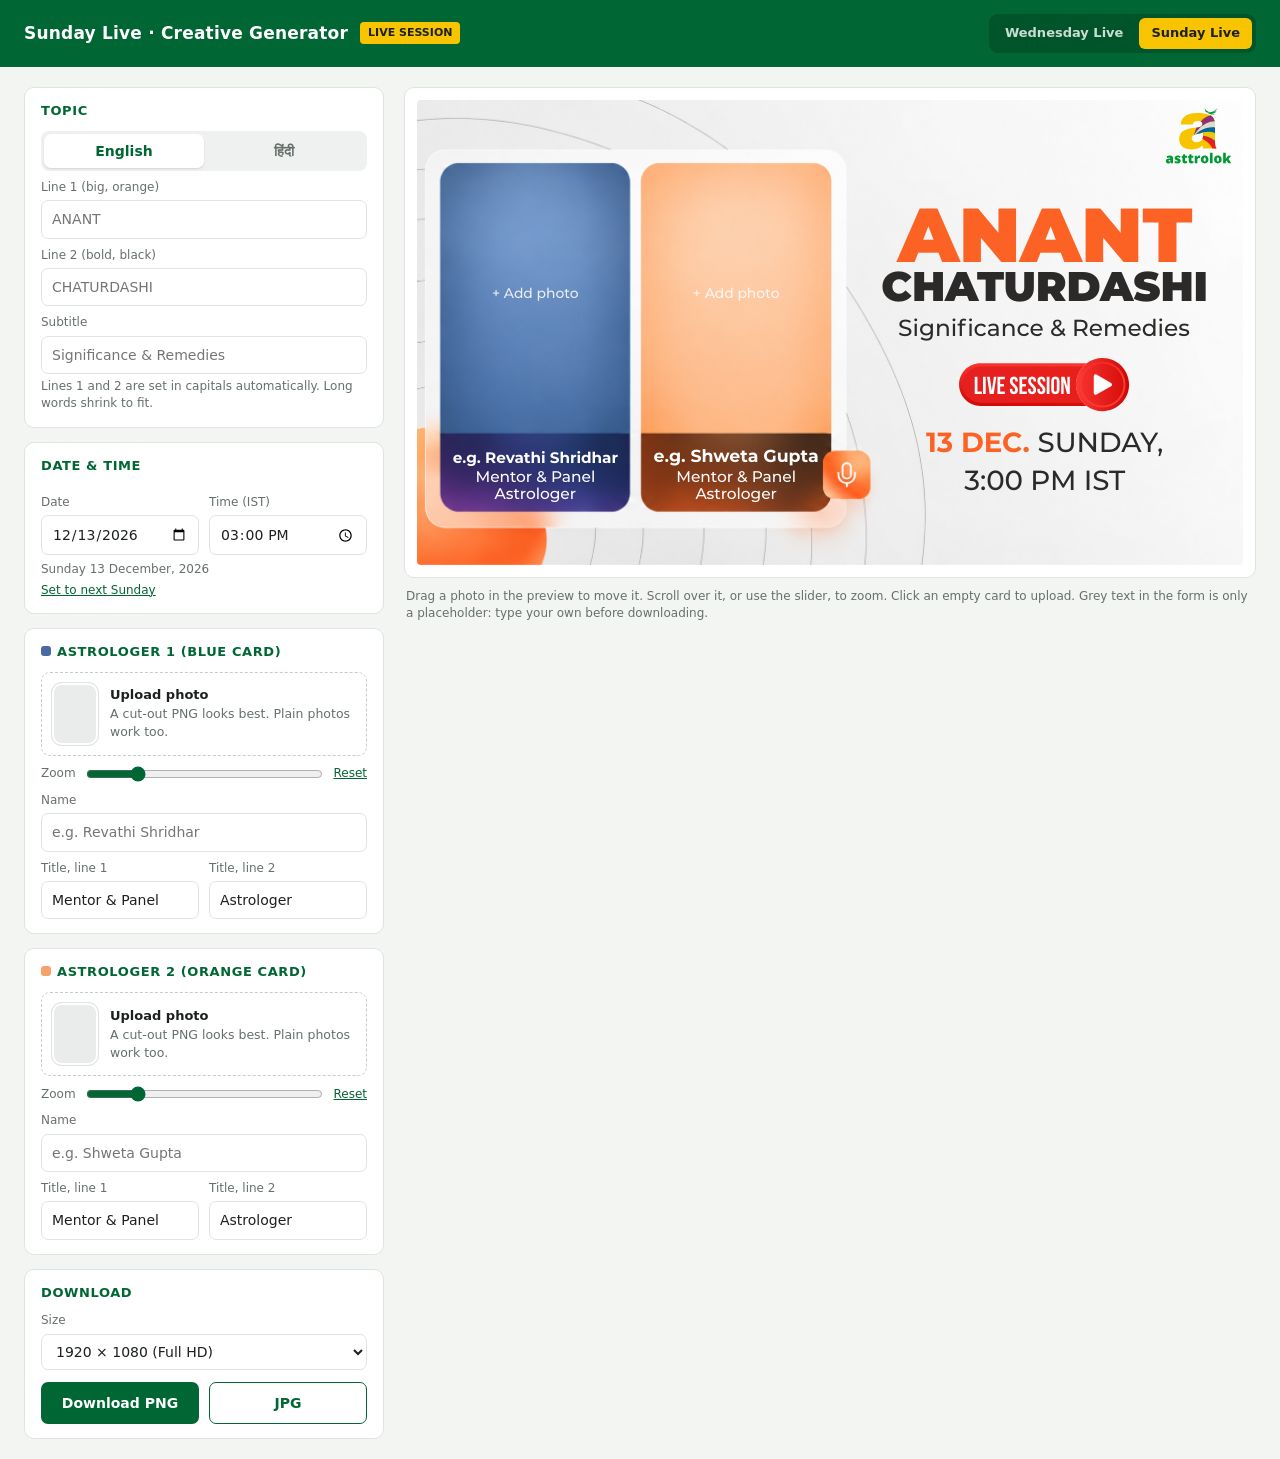
==== sunday/index.html @ 4c65f7b4 "Add Sunday Live generator with English/Hindi topic - New /sunday/ page from the Sunday Live CorelDRA" ====
<!doctype html>
<html lang="en">
<head>
<meta charset="utf-8">
<meta name="viewport" content="width=device-width, initial-scale=1">
<title>Sunday Live Generator</title>
<style>
  :root {
    --green: #006633; --green-2: #009933; --yellow: #F8C400;
    --ink: #1c211e; --muted: #66706a; --line: #dfe4e0; --bg: #f3f5f3; --card: #fff;
  }
  * { box-sizing: border-box; }
  body { margin: 0; background: var(--bg); color: var(--ink); font: 14px/1.45 "Sora", system-ui, sans-serif; }
  header { display: flex; align-items: center; gap: 12px; padding: 14px 24px; background: var(--green); color: #fff; }
  header h1 { font-size: 17px; margin: 0; font-weight: 700; letter-spacing: .2px; }
  header nav { margin-left: auto; display: flex; gap: 4px; background: rgba(0,0,0,.18); padding: 4px; border-radius: 9px; }
  header nav a { color: #fff; text-decoration: none; font-size: 13px; font-weight: 600; padding: 6px 12px; border-radius: 6px; opacity: .8; }
  header nav a:hover { opacity: 1; }
  header nav a.active { background: var(--yellow); color: var(--ink); opacity: 1; }
  @media (max-width: 640px) { header { flex-wrap: wrap; } header nav { margin-left: 0; } }
  header .tag { background: var(--yellow); color: var(--ink); font-weight: 700; font-size: 11px; padding: 3px 8px; border-radius: 4px; }
  main { display: grid; grid-template-columns: 360px 1fr; gap: 20px; padding: 20px 24px; align-items: start; }
  @media (max-width: 960px) { main { grid-template-columns: 1fr; } .preview { order: -1; } }

  .panel { display: flex; flex-direction: column; gap: 14px; }
  .card { background: var(--card); border: 1px solid var(--line); border-radius: 10px; padding: 14px 16px; }
  .card h2 { margin: 0 0 10px; font-size: 13px; text-transform: uppercase; letter-spacing: .6px; color: var(--green); }
  label { display: block; font-size: 12px; color: var(--muted); margin: 8px 0 4px; }
  input[type=text], input[type=date], input[type=time], select, textarea {
    width: 100%; padding: 8px 10px; border: 1px solid var(--line); border-radius: 7px; font: inherit; color: var(--ink); background: #fff;
  }
  input:focus, select:focus, textarea:focus { outline: 2px solid var(--green-2); outline-offset: -1px; border-color: transparent; }
  .row { display: grid; grid-template-columns: 1fr 1fr; gap: 10px; }
  .hint { font-size: 12px; color: var(--muted); margin-top: 6px; min-height: 17px; }
  .hint.warn { color: #b25e00; }

  .drop { display: flex; gap: 12px; align-items: center; border: 1.5px dashed #c5cdc7; border-radius: 9px; padding: 10px; cursor: pointer; transition: background .15s, border-color .15s; }
  .drop:hover, .drop.over { background: #eef7f1; border-color: var(--green-2); }
  .drop .thumb { width: 54px; height: 54px; border-radius: 50%; background: #e9ecea center/cover no-repeat; flex: none; border: 2px solid #fff; box-shadow: 0 0 0 1px var(--line); }
  .drop .txt { font-size: 12.5px; color: var(--muted); }
  .drop .txt b { color: var(--ink); display: block; font-size: 13px; }
  .zoom { display: flex; align-items: center; gap: 8px; margin-top: 8px; font-size: 12px; color: var(--muted); }
  .zoom input { flex: 1; accent-color: var(--green); }
  button { font: inherit; cursor: pointer; border-radius: 7px; }
  .link { background: none; border: 0; color: var(--green); padding: 0; font-size: 12px; text-decoration: underline; }
  .btns { display: flex; gap: 10px; margin-top: 12px; }
  .primary { flex: 1; background: var(--green); color: #fff; border: 0; padding: 11px; font-weight: 700; }
  .primary:hover { background: #00552a; }
  .secondary { flex: 1; background: #fff; color: var(--green); border: 1.5px solid var(--green); padding: 10px; font-weight: 700; }
  .secondary:hover { background: #eef7f1; }

  .preview { position: sticky; top: 20px; }
  .stage { background: #fff; border: 1px solid var(--line); border-radius: 10px; padding: 12px; }
  #art { display: block; width: 100%; height: auto; border-radius: 4px; user-select: none; touch-action: none; }
  #art .hit { fill: transparent; cursor: grab; }
  #art .hit.empty { cursor: pointer; }
  #art .hit:active { cursor: grabbing; }
  .tip { font-size: 12px; color: var(--muted); margin: 10px 2px 0; }
  .toast { position: fixed; bottom: 20px; left: 50%; transform: translateX(-50%); background: var(--ink); color: #fff; padding: 9px 16px; border-radius: 8px; font-size: 13px; opacity: 0; transition: opacity .2s; pointer-events: none; }
  .toast.show { opacity: 1; }

  .drop .thumb { border-radius: 10px; width: 46px; height: 62px; background-position: center top; }
  .card .swatch { display: inline-block; width: 10px; height: 10px; border-radius: 3px; margin-right: 6px; vertical-align: 0; }
  .note { font-size: 12px; color: var(--muted); margin: 4px 0 0; }
  .seg { display: grid; grid-template-columns: 1fr 1fr; background: #eef1ef; border-radius: 8px; padding: 3px; margin-bottom: 4px; }
  .seg button { border: 0; background: none; padding: 7px; font-weight: 600; color: var(--muted); }
  .seg button[aria-checked="true"] { background: #fff; color: var(--green); box-shadow: 0 1px 2px rgba(0,0,0,.12); }
  [lang="hi"] input, input[lang="hi"] { font-family: "Anek Devanagari", "Sora", sans-serif; font-size: 15px; }
</style>
</head>
<body>
<header><h1>Sunday Live · Creative Generator</h1><span class="tag">LIVE SESSION</span><nav><a href="../">Wednesday Live</a><a href="../sunday/" class=active>Sunday Live</a></nav></header>

<main>
  <section class="panel">
    <div class="card">
      <h2>Topic</h2>
      <div class="seg" role="radiogroup" aria-label="Topic language">
        <button type="button" role="radio" data-lang="en" aria-checked="true">English</button>
        <button type="button" role="radio" data-lang="hi" aria-checked="false" lang="hi">हिंदी</button>
      </div>
      <div data-lang-fields="en">
        <label for="t1">Line 1 (big, orange)</label><input type="text" id="t1" placeholder="ANANT" maxlength="24">
        <label for="t2">Line 2 (bold, black)</label><input type="text" id="t2" placeholder="CHATURDASHI" maxlength="30">
        <label for="t3">Subtitle</label><input type="text" id="t3" placeholder="Significance &amp; Remedies" maxlength="48">
        <p class="note">Lines 1 and 2 are set in capitals automatically. Long words shrink to fit.</p>
      </div>
      <div data-lang-fields="hi" hidden lang="hi">
        <label for="h1">Title (orange)</label><input type="text" id="h1" placeholder="मांगलिक दोष" maxlength="30">
        <label for="h2">Subtitle (black)</label><input type="text" id="h2" placeholder="मिथक, सत्य और शास्त्रीय दृष्टि" maxlength="60">
        <p class="note">Type in Hindi directly, or paste from Google Input Tools. Long lines shrink to fit.</p>
      </div>
    </div>

    <div class="card">
      <h2>Date &amp; time</h2>
      <div class="row">
        <div><label for="date">Date</label><input type="date" id="date"></div>
        <div><label for="time">Time (IST)</label><input type="time" id="time" value="15:00"></div>
      </div>
      <div class="hint" id="dateHint"></div>
      <button class="link" id="nextSun" type="button">Set to next Sunday</button>
    </div>

    <div class="card" data-slot="left">
      <h2><span class="swatch" style="background:#4a6aa5"></span>Astrologer 1 (blue card)</h2>
      <div class="drop" tabindex="0"><div class="thumb"></div><div class="txt"><b>Upload photo</b>A cut-out PNG looks best. Plain photos work too.</div></div>
      <input type="file" accept="image/*" hidden>
      <div class="zoom"><span>Zoom</span><input type="range" min="0.5" max="3" step="0.01" value="1"><button class="link reset" type="button">Reset</button></div>
      <label>Name</label><input type="text" class="name" placeholder="e.g. Revathi Shridhar" maxlength="40">
      <div class="row">
        <div><label>Title, line 1</label><input type="text" class="t1" value="Mentor &amp; Panel" maxlength="30"></div>
        <div><label>Title, line 2</label><input type="text" class="t2" value="Astrologer" maxlength="30"></div>
      </div>
    </div>

    <div class="card" data-slot="right">
      <h2><span class="swatch" style="background:#f7a26a"></span>Astrologer 2 (orange card)</h2>
      <div class="drop" tabindex="0"><div class="thumb"></div><div class="txt"><b>Upload photo</b>A cut-out PNG looks best. Plain photos work too.</div></div>
      <input type="file" accept="image/*" hidden>
      <div class="zoom"><span>Zoom</span><input type="range" min="0.5" max="3" step="0.01" value="1"><button class="link reset" type="button">Reset</button></div>
      <label>Name</label><input type="text" class="name" placeholder="e.g. Shweta Gupta" maxlength="40">
      <div class="row">
        <div><label>Title, line 1</label><input type="text" class="t1" value="Mentor &amp; Panel" maxlength="30"></div>
        <div><label>Title, line 2</label><input type="text" class="t2" value="Astrologer" maxlength="30"></div>
      </div>
    </div>

    <div class="card">
      <h2>Download</h2>
      <label for="size">Size</label>
      <select id="size">
        <option value="1920">1920 × 1080 (Full HD)</option>
        <option value="3840">3840 × 2160 (4K, print quality)</option>
        <option value="1280">1280 × 720 (light, WhatsApp)</option>
      </select>
      <div class="btns">
        <button class="primary" id="dlPng" type="button">Download PNG</button>
        <button class="secondary" id="dlJpg" type="button">JPG</button>
      </div>
    </div>
  </section>

  <section class="preview">
    <div class="stage">
<svg xmlns="http://www.w3.org/2000/svg" xml:space="preserve" id="art" version="1.1" style="shape-rendering:geometricPrecision; text-rendering:geometricPrecision; image-rendering:optimizeQuality; fill-rule:evenodd; clip-rule:evenodd"
viewBox="0 0 24998.96 14069.39"
 xmlns:xlink="http://www.w3.org/1999/xlink"
 xmlns:xodm="http://www.corel.com/coreldraw/odm/2003">
 <defs>
  <style type="text/css">
   <![CDATA[
@font-face{font-family:"Montserrat";font-weight:500;src:url([data-uri]) format("opentype")}
@font-face{font-family:"Montserrat";font-weight:700;src:url([data-uri]) format("opentype")}
@font-face{font-family:"Montserrat";font-weight:900;src:url([data-uri]) format("opentype")}
@font-face{font-family:"Anek Devanagari";font-weight:600;src:url([data-uri]) format("truetype")}
@font-face{font-family:"Anek Devanagari";font-weight:700;src:url([data-uri]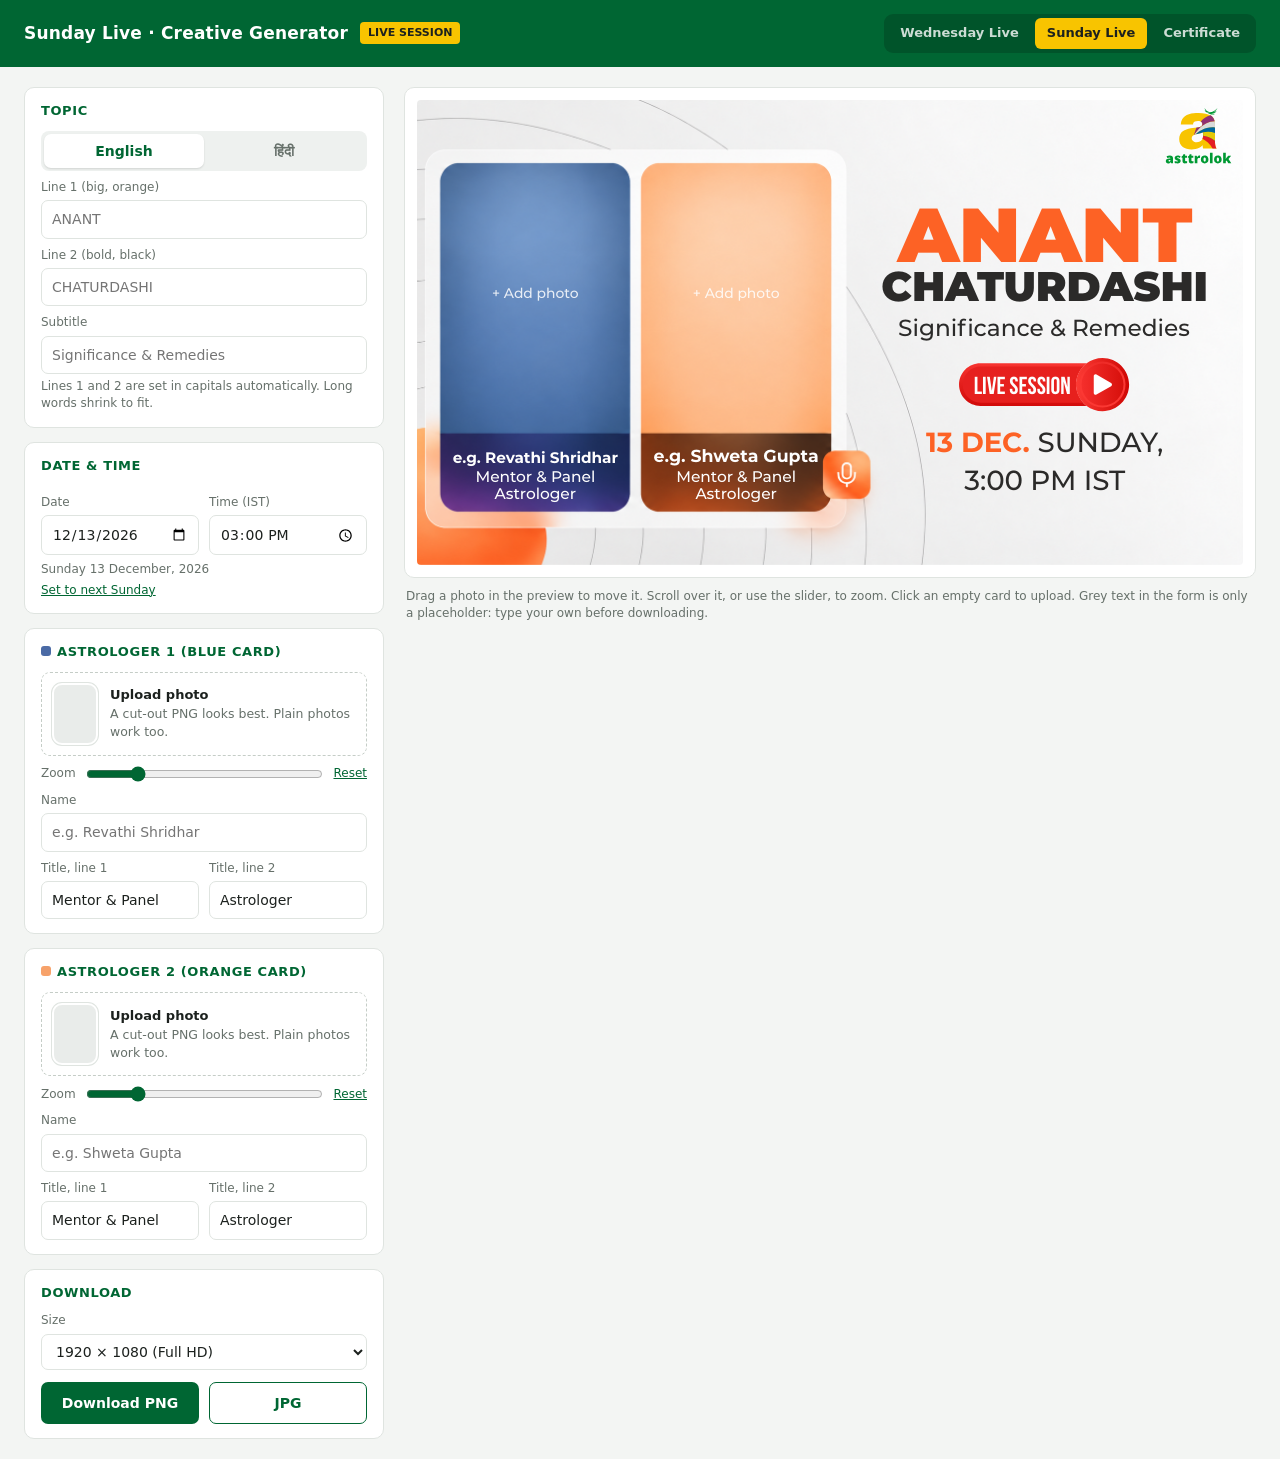
